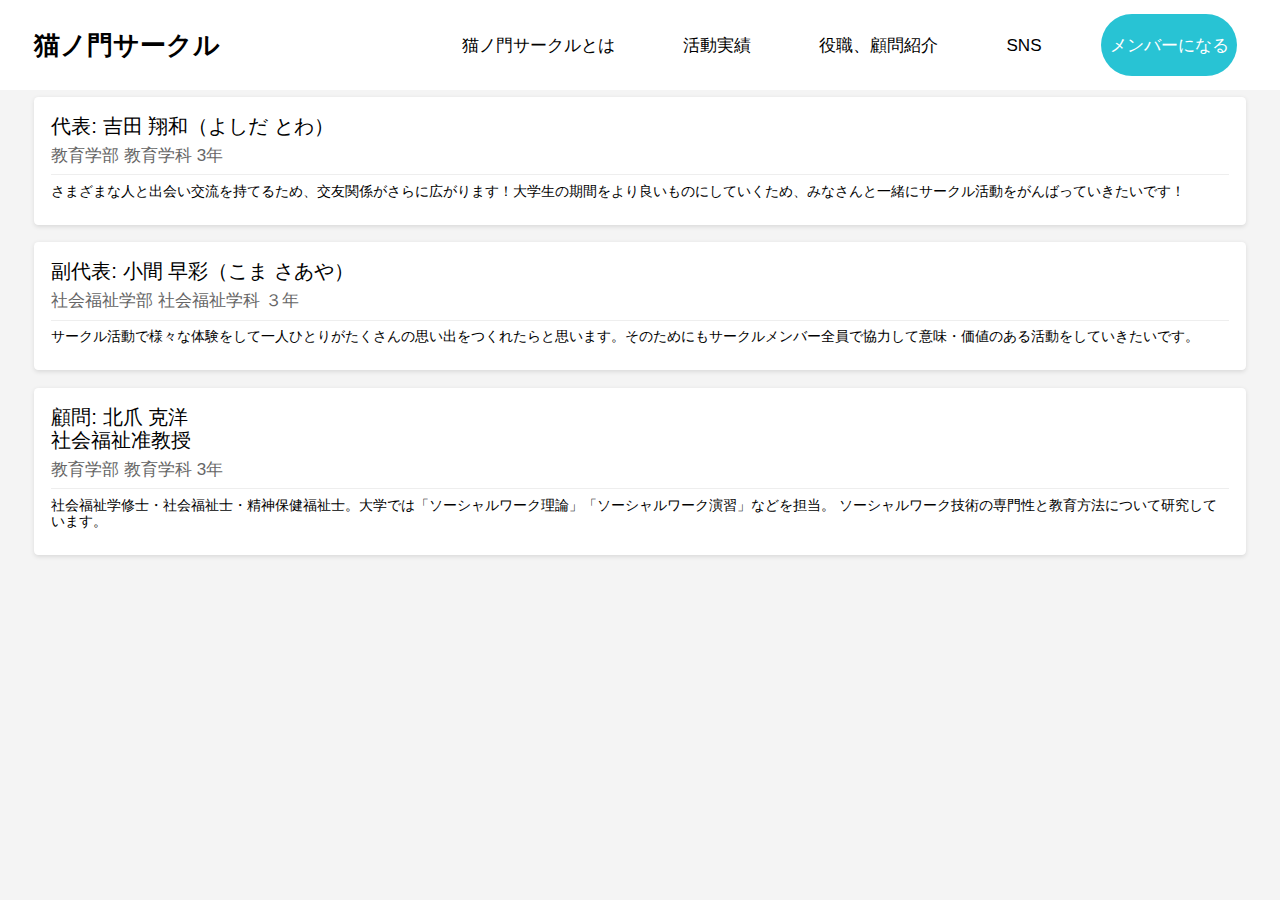
==== member/member.html @ 3e81e8a8 "first commit" ====
<!DOCTYPE html>
<html lang="ja">
<head>
    <meta charset="UTF-8">
    <meta name="viewport" content="width=device-width, initial-scale=1.0">
    <link rel="stylesheet" href="./member.css">
    <link rel="stylesheet" href="../destroy.css">
    <title>役職と顧問紹介</title>
</head>
<body>
    <header id ="header" class ="c-header c-hamburger-menu">
        <div class ="logo"><a href="../index.html#" class="c-header__logo">猫ノ門サークル</a></div>
        <input type="checkbox" name="hamburger" id="hamburger" class="c-hamburger-menu__input"/>
        <label for="hamburger" class="c-hamburger-menu__bg"></label>
        <ul class="c-header__list c-hamburger-menu__list">
            <li class ="c-header__list-item"><a href="../index.html#about" class="c-header__list-link">猫ノ門サークルとは</a></li>
            <li class ="c-header__list-item"><a href="../index.html#result" class="c-header__list-link">活動実績</a></li>
            <li class ="c-header__list-item"><a href="#" class="c-header__list-link">役職、顧問紹介</a></li>
            <li class ="c-header__list-item"><a href="https://www.instagram.com/neko_no_mon_2828/?igshid=MmIzYWVlNDQ5Yg%3D%3D" class="c-header__list-link">SNS</a></li>
            <li class ="header_apply c-header__list-item"><a href="mailto:g21211045@st.tokyo-fukushi.ac.jp" class="c-header__list-link">メンバーになる</a></li>
        </ul>
        <label for="hamburger" class="c-hamburger-menu__button"><!-- 追記 ハンバーガーメニューのボタン -->
            <span class="c-hamburger-menu__button-mark"></span>
            <span class="c-hamburger-menu__button-mark"></span>
            <span class="c-hamburger-menu__button-mark"></span>
          </label>            
    </header>
    <script>
        function toggleMenu() {
            const navMenu = document.getElementById('nav-menu');
            navMenu.classList.toggle('active');
        }
    </script>
    <main>
        <div class="profile-card">
            <h2>代表: 吉田 翔和（よしだ とわ）</h2>
            <h3>教育学部 教育学科 3年</h3>
            <p class="message">さまざまな人と出会い交流を持てるため、交友関係がさらに広がります！大学生の期間をより良いものにしていくため、みなさんと一緒にサークル活動をがんばっていきたいです！</p>
        </div>

        <div class="profile-card">
            <h2>副代表: 小間 早彩（こま さあや）</h2>
            <h3>社会福祉学部 社会福祉学科 ３年</h3>
            <p class="message">サークル活動で様々な体験をして一人ひとりがたくさんの思い出をつくれたらと思います。そのためにもサークルメンバー全員で協力して意味・価値のある活動をしていきたいです。</p>
        </div>

        <div class="profile-card">
            <h2>顧問: 北爪 克洋<br>社会福祉准教授</h2>
            <h3>教育学部 教育学科 3年</h3>
            <p class="message">社会福祉学修士・社会福祉士・精神保健福祉士。大学では「ソーシャルワーク理論」「ソーシャルワーク演習」などを担当。 ソーシャルワーク技術の専門性と教育方法について研究しています。</p>
        </div>
    </main>
</body>
</html>
---- member/member.css ----
*{
    margin:0rem;
    padding:0rem;
}
html{
    font-size: 0.0667vw;
}
body {
    font-family: 'Arial', sans-serif;
    background-color: #f4f4f4;
    font-size: 16rem;
    position: absolute;
}
main{
    margin:40rem;
    position: relative;
    top:7vh;
}
header{
    display: flex;
    justify-content: space-between;
    align-items: center;
    height: 10vh;
    font-family:'メイリオ', 'Meiryo','ＭＳ ゴシック','Hiragino Kaku Gothic ProN','ヒラギノ角ゴ ProN W3',sans-serif;
    background-color:white;
    position: fixed;
    width:100%;
    top:0rem;
    z-index: 2;
}
header .logo {
    flex-grow: 0; /* フレックスアイテムの伸縮を防止 */
}
header .logo a{
    text-decoration: none;
    color: black;
    font-size:30rem;
    font-weight:bold ;
    margin-left:30rem;
}
header ul {
    display: flex; /* ナビゲーションの要素を横並びに */
    list-style-type: none; /* リストマーカーを削除 */
    margin-right: 40rem; 
}
header ul li {
    margin-left: 20px; /* ナビゲーションの要素間にスペースを追加 */
}
header a{
    display: block;
    font-size: 20rem;
    color:black;
    line-height:5vh;
    text-align: center;
    text-decoration: block;
    text-decoration: none;
    margin: 10rem;
    padding: 10rem;
}
header ul li:not(:first-child){
    margin-left: 40rem;
}
header ul li:last-child a {
    background-color: #28c3d4;
    color: #fff;
    border-radius: 200rem;
    font-size: 20rem;
}
.c-hamburger-menu__input {
display: none;
}

.c-hamburger-menu__bg {
background-color: #000; /* カスタマイズしてください */
cursor: pointer;
display: none;
height: 100vh;
left: 0;
opacity: 0.4; /* カスタマイズしてください */
position: absolute;
top: 0;
width: 100%;
z-index: -1;
}

#hamburger:checked ~ .c-hamburger-menu__bg {
display: block;
}

.c-hamburger-menu__button {
display: none;
}

/* セクション */
.profile-card {
    background-color: #fff;
    padding: 20rem;
    margin-bottom: 20rem;
    border-radius: 5rem;
    box-shadow: 0 2rem 5rem rgba(0, 0, 0, 0.1);
}

.profile-card h2 {
    font-size: 24rem;
    margin-bottom: 10rem;
}

.profile-card h3 {
    font-size: 20rem;
    margin-bottom: 10rem;
    color: #666;
}

.profile-card p {
    margin-bottom: 10rem;
}

.profile-card .message {
    border-top: 1rem solid #eee;
    padding-top: 10rem;
}

@media screen and (max-width:800px) {
    .menu {
        position: fixed;
        right: -70%;
        width: 70%;
        height: 100vh;
        margin-left: auto;
        /* メニューを縦に */
        display: flex;
        flex-direction: column;
        color: #efefef;
        background-color: rgba(167, 148, 58, 0.7);
        transition: .3s;
    }
    .menu-list {
        width: 100%;
        height: 100%;
        /* メニューテキスト位置をリスト内中心に */
        display: flex;
        justify-content: center;
        align-items: center;
    }
    .c-hamburger-menu__button {
        align-items: center;
        appearance: none;
        background-color: transparent;
        border: none;
        cursor: pointer;
        display: flex;
        flex-direction: column;
        gap: 5px; /* カスタマイズしてください */
        height: 32px; /* カスタマイズしてください */
        justify-content: center;
        width: 32px; /* カスタマイズしてください */
      }
    .c-hamburger-menu__button-mark {
      background-color: #000; /* カスタマイズしてください */
      display: block;
      height: 1px; /* カスタマイズしてください */
      transition: 0.3s; /* カスタマイズしてください */
      width: 20px; /* カスタマイズしてください */
    }
    #hamburger:checked
    ~ .c-hamburger-menu__button
    .c-hamburger-menu__button-mark:nth-of-type(1) {
        transform: translate(2px, 1px) rotate(45deg);
        transform-origin: 0%; 
    }
    #hamburger:checked
    ~ .c-hamburger-menu__button
    .c-hamburger-menu__button-mark:nth-of-type(2) {
    opacity: 0;
    }
    #hamburger:checked
    ~ .c-hamburger-menu__button
    .c-hamburger-menu__button-mark:nth-of-type(3) {
    transform: translate(2px, 3px) rotate(-45deg); 
    transform-origin: 0%; 
    }
    .c-hamburger-menu__list {
        background-color: #eeeeee; /* カスタマイズしてください */
        align-items: flex-start;
        display: flex;
        flex-direction: column;
        left: 0;
        padding: 2rem; /* カスタマイズしてください */
        position: absolute;
        transform: translateX(-100%);
        transition: 0.3s; /* カスタマイズしてください */
        top: 100%;
        width: 100%;
    }
    
    #hamburger:checked ~ .c-hamburger-menu__list {
        transform: translateX(0%);
        transition: 0.3s;
    }
    header .logo a{
        font-size:70rem;
        font-weight:bold ;
    }
    header ul {
        display: flex; /* ナビゲーションの要素を横並びに */
        list-style-type: none; /* リストマーカーを削除 */
    }
    header ul li {
        margin-left: 40rem; /* ナビゲーションの要素間にスペースを追加 */
        font-weight: bold;
    }
    header ul li a{
        font-size: 60rem;
    }
    header ul li:last-child a {
        background-color: transparent;
        color: #28c3d4;
        border-radius: 0rem;
        font-size: 80rem;
    }
    main{
        top:10vh;
    }
    .profile-card h2 {
        font-size: 70rem;
        margin-bottom: 20rem;
        font-family:'メイリオ', 'Meiryo','ＭＳ ゴシック','Hiragino Kaku Gothic ProN','ヒラギノ角ゴ ProN W3',sans-serif;
    }
    .profile-card h3 {
        font-size: 60rem;
        margin-bottom: 40rem;
        color: #666;
        font-family:'メイリオ', 'Meiryo','ＭＳ ゴシック','Hiragino Kaku Gothic ProN','ヒラギノ角ゴ ProN W3',sans-serif;
    }
    .profile-card p {
        font-size: 45rem;
        font-family:'メイリオ', 'Meiryo','ＭＳ ゴシック','Hiragino Kaku Gothic ProN','ヒラギノ角ゴ ProN W3',sans-serif;
    }
}
---- destroy.css ----
/*! destyle.css v4.0.0 | MIT License | https://github.com/nicolas-cusan/destyle.css */

/* Reset box-model and set borders */
/* ============================================ */

*,
::before,
::after {
  box-sizing: border-box;
  border-style: solid;
  border-width: 0;
}

/* Document */
/* ============================================ */

/**
 * 1. Correct the line height in all browsers.
 * 2. Prevent adjustments of font size after orientation changes in iOS.
 * 3. Remove gray overlay on links for iOS.
 */

html {
  line-height: 1.15; /* 1 */
  -webkit-text-size-adjust: 100%; /* 2 */
  -webkit-tap-highlight-color: transparent; /* 3*/
}

/* Sections */
/* ============================================ */

/**
 * Remove the margin in all browsers.
 */

body {
  margin: 0;
}

/**
 * Render the `main` element consistently in IE.
 */

main {
  display: block;
}

/* Vertical rhythm */
/* ============================================ */

p,
table,
blockquote,
address,
pre,
iframe,
form,
figure,
dl {
  margin: 0;
}

/* Headings */
/* ============================================ */

h1,
h2,
h3,
h4,
h5,
h6 {
  font-size: inherit;
  font-weight: inherit;
  margin: 0;
}

/* Lists (enumeration) */
/* ============================================ */

ul,
ol {
  margin: 0;
  padding: 0;
  list-style: none;
}

/* Lists (definition) */
/* ============================================ */

dt {
  font-weight: bold;
}

dd {
  margin-left: 0;
}

/* Grouping content */
/* ============================================ */

/**
 * 1. Add the correct box sizing in Firefox.
 * 2. Show the overflow in Edge and IE.
 */

hr {
  box-sizing: content-box; /* 1 */
  height: 0; /* 1 */
  overflow: visible; /* 2 */
  border-top-width: 1px;
  margin: 0;
  clear: both;
  color: inherit;
}

/**
 * 1. Correct the inheritance and scaling of font size in all browsers.
 * 2. Correct the odd `em` font sizing in all browsers.
 */

pre {
  font-family: monospace, monospace; /* 1 */
  font-size: inherit; /* 2 */
}

address {
  font-style: inherit;
}

/* Text-level semantics */
/* ============================================ */

/**
 * Remove the gray background on active links in IE 10.
 */

a {
  background-color: transparent;
  text-decoration: none;
  color: inherit;
}

/**
 * 1. Remove the bottom border in Chrome 57-
 * 2. Add the correct text decoration in Chrome, Edge, IE, Opera, and Safari.
 */

abbr[title] {
  text-decoration: underline dotted; /* 2 */
}

/**
 * Add the correct font weight in Chrome, Edge, and Safari.
 */

b,
strong {
  font-weight: bolder;
}

/**
 * 1. Correct the inheritance and scaling of font size in all browsers.
 * 2. Correct the odd `em` font sizing in all browsers.
 */

code,
kbd,
samp {
  font-family: monospace, monospace; /* 1 */
  font-size: inherit; /* 2 */
}

/**
 * Add the correct font size in all browsers.
 */

small {
  font-size: 80%;
}

/**
 * Prevent `sub` and `sup` elements from affecting the line height in
 * all browsers.
 */

sub,
sup {
  font-size: 75%;
  line-height: 0;
  position: relative;
  vertical-align: baseline;
}

sub {
  bottom: -0.25em;
}

sup {
  top: -0.5em;
}

/* Replaced content */
/* ============================================ */

/**
 * Prevent vertical alignment issues.
 */

svg,
img,
embed,
object,
iframe {
  vertical-align: bottom;
}

/* Forms */
/* ============================================ */

/**
 * Reset form fields to make them styleable.
 * 1. Make form elements stylable across systems iOS especially.
 * 2. Inherit text-transform from parent.
 */

button,
input,
optgroup,
select,
textarea {
  -webkit-appearance: none; /* 1 */
  appearance: none;
  vertical-align: middle;
  color: inherit;
  font: inherit;
  background: transparent;
  padding: 0;
  margin: 0;
  border-radius: 0;
  text-align: inherit;
  text-transform: inherit; /* 2 */
}

/**
 * Correct cursors for clickable elements.
 */

button,
[type="button"],
[type="reset"],
[type="submit"] {
  cursor: pointer;
}

button:disabled,
[type="button"]:disabled,
[type="reset"]:disabled,
[type="submit"]:disabled {
  cursor: default;
}

/**
 * Improve outlines for Firefox and unify style with input elements & buttons.
 */

:-moz-focusring {
  outline: auto;
}

select:disabled {
  opacity: inherit;
}

/**
 * Remove padding
 */

option {
  padding: 0;
}

/**
 * Reset to invisible
 */

fieldset {
  margin: 0;
  padding: 0;
  min-width: 0;
}

legend {
  padding: 0;
}

/**
 * Add the correct vertical alignment in Chrome, Firefox, and Opera.
 */

progress {
  vertical-align: baseline;
}

/**
 * Remove the default vertical scrollbar in IE 10+.
 */

textarea {
  overflow: auto;
}

/**
 * Correct the cursor style of increment and decrement buttons in Chrome.
 */

[type="number"]::-webkit-inner-spin-button,
[type="number"]::-webkit-outer-spin-button {
  height: auto;
}

/**
 * Correct the outline style in Safari.
 */

[type="search"] {
  outline-offset: -2px; /* 1 */
}

/**
 * Remove the inner padding in Chrome and Safari on macOS.
 */

[type="search"]::-webkit-search-decoration {
  -webkit-appearance: none;
}

/**
 * 1. Correct the inability to style clickable types in iOS and Safari.
 * 2. Fix font inheritance.
 */

::-webkit-file-upload-button {
  -webkit-appearance: button; /* 1 */
  font: inherit; /* 2 */
}

/**
 * Fix appearance for Firefox
 */
[type="number"] {
  -moz-appearance: textfield;
}

/**
 * Clickable labels
 */

label[for] {
  cursor: pointer;
}

/* Interactive */
/* ============================================ */

/*
 * Add the correct display in Edge, IE 10+, and Firefox.
 */

details {
  display: block;
}

/*
 * Add the correct display in all browsers.
 */

summary {
  display: list-item;
}

/*
 * Remove outline for editable content.
 */

[contenteditable]:focus {
  outline: auto;
}

/* Tables */
/* ============================================ */

/**
1. Correct table border color inheritance in all Chrome and Safari.
*/

table {
  border-color: inherit; /* 1 */
  border-collapse: collapse;
}

caption {
  text-align: left;
}

td,
th {
  vertical-align: top;
  padding: 0;
}

th {
  text-align: left;
  font-weight: bold;
}
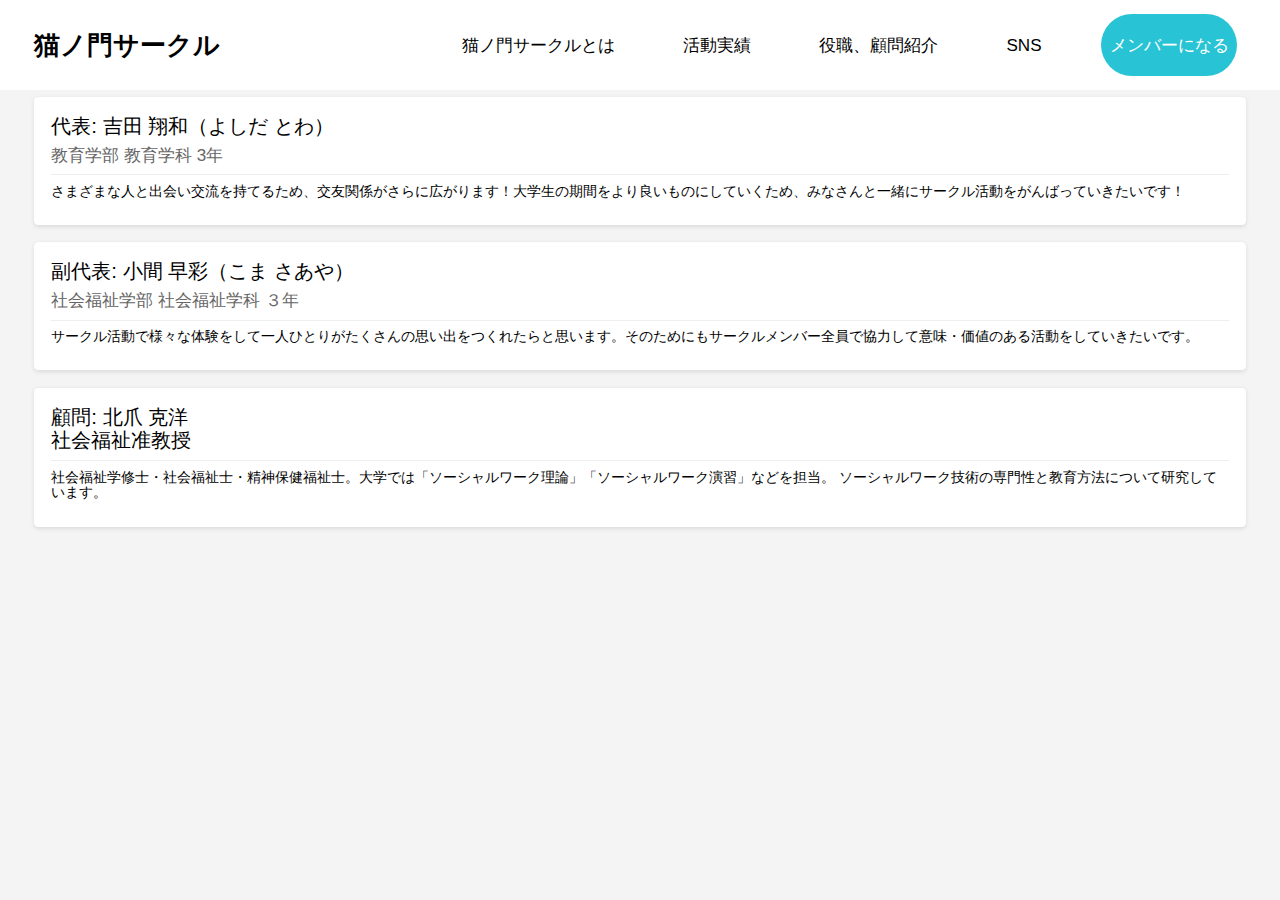
==== commit dc79c94a: "second commit" ====
--- a/member/member.html
+++ b/member/member.html
@@ -46,7 +46,6 @@
 
         <div class="profile-card">
             <h2>顧問: 北爪 克洋<br>社会福祉准教授</h2>
-            <h3>教育学部 教育学科 3年</h3>
             <p class="message">社会福祉学修士・社会福祉士・精神保健福祉士。大学では「ソーシャルワーク理論」「ソーシャルワーク演習」などを担当。 ソーシャルワーク技術の専門性と教育方法について研究しています。</p>
         </div>
     </main>
